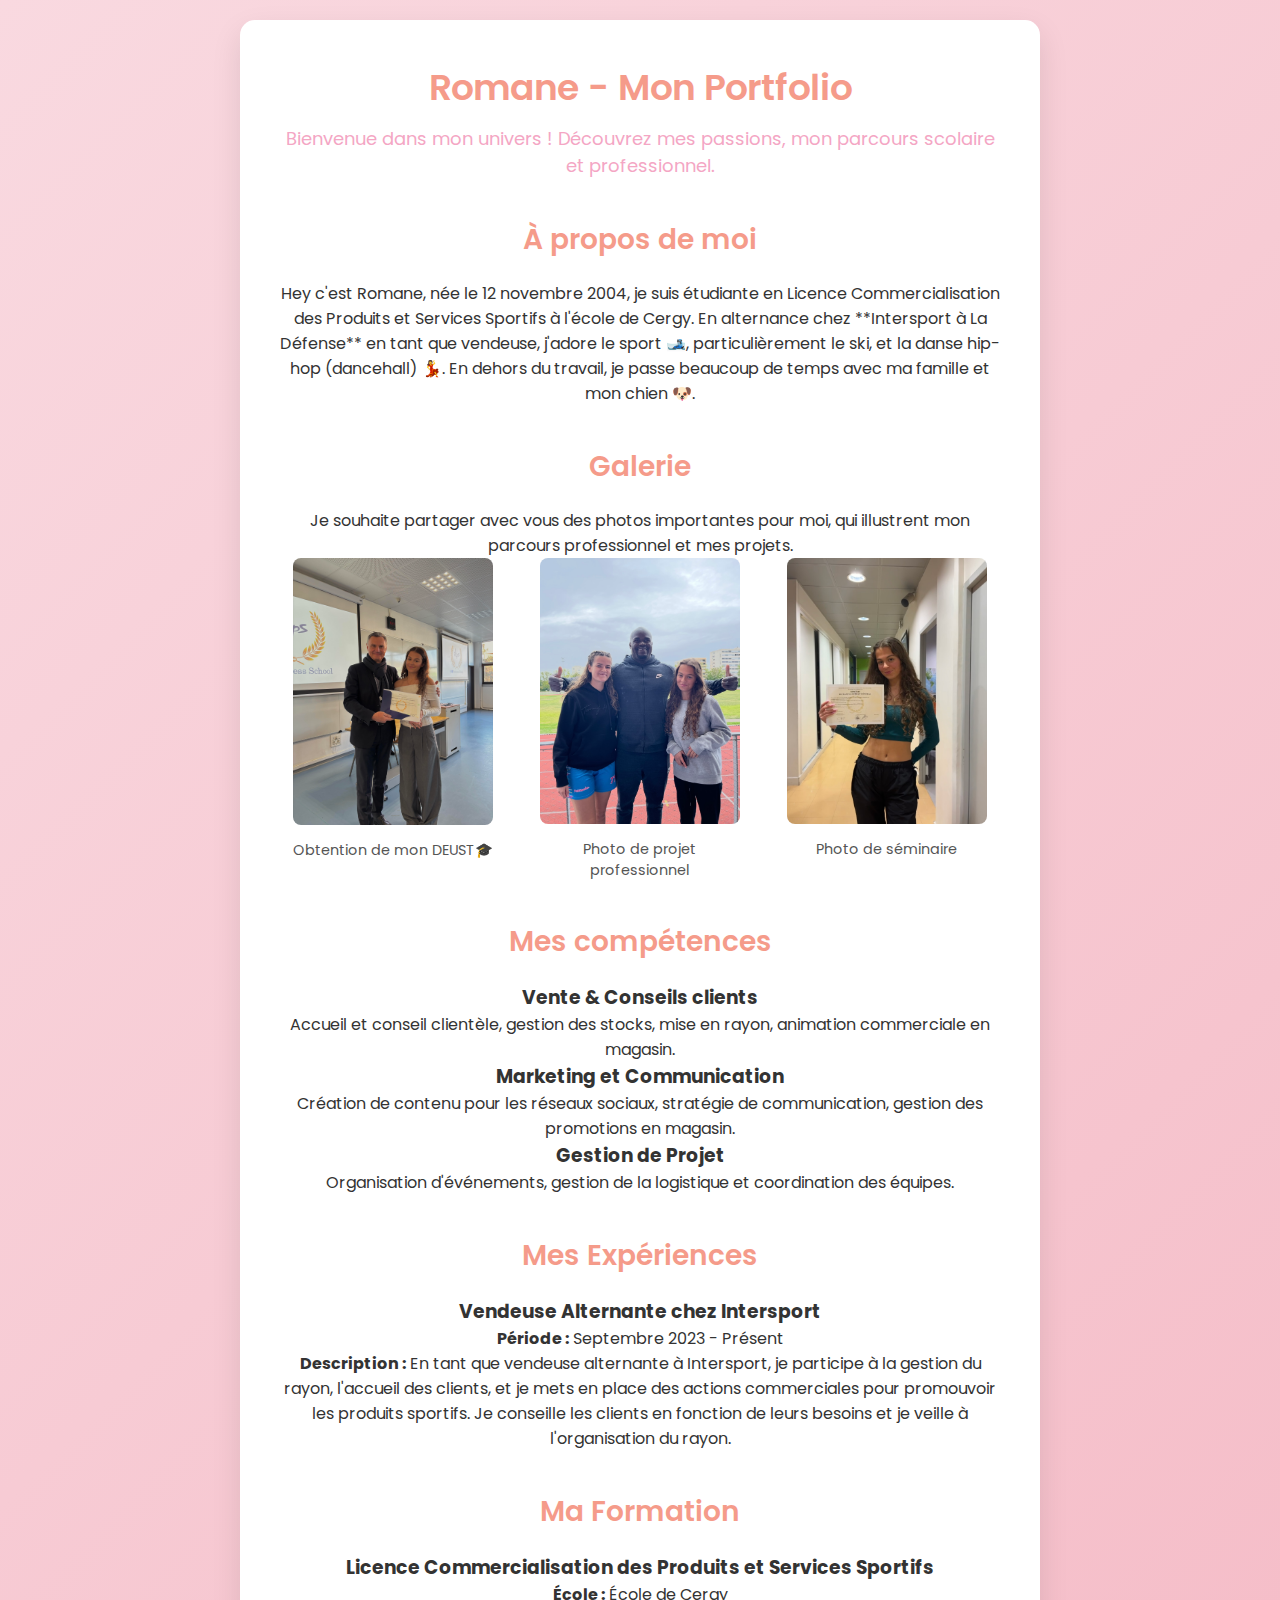
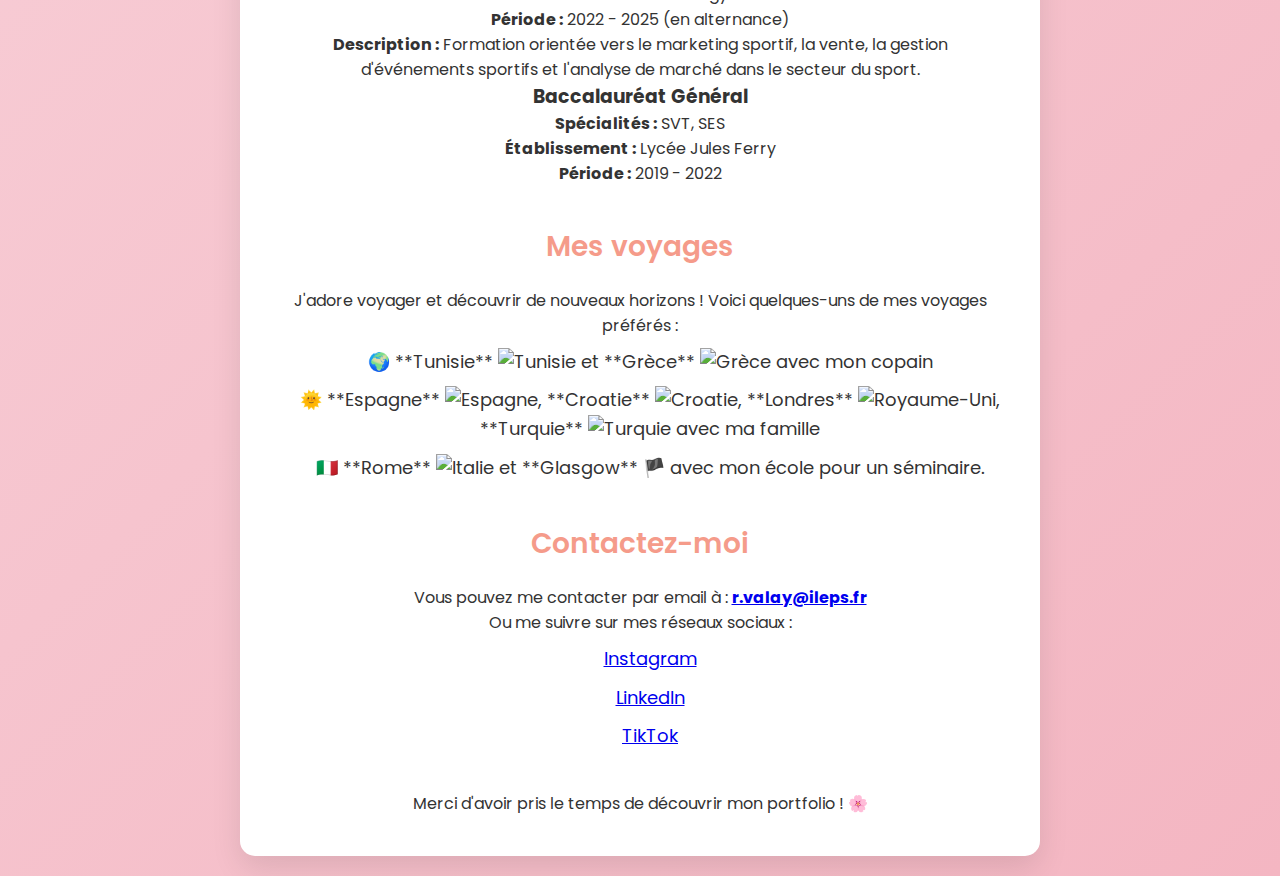
==== index.html @ 236183ec "Update index.html" ====
<!DOCTYPE html>
<html lang="fr">
<head>
    <meta charset="UTF-8">
    <meta name="viewport" content="width=device-width, initial-scale=1.0">
    <title>Portfolio de Romane</title>
    <link rel="stylesheet" href="style.css">
    <!-- Importation de la police Poppins depuis Google Fonts -->
    <link href="https://fonts.googleapis.com/css2?family=Poppins:wght@300;400;600&display=swap" rel="stylesheet">
</head>
<body>

    <div class="container">
        <header>
            <h1>Romane - Mon Portfolio</h1>
            <p class="subtitle">Bienvenue dans mon univers ! Découvrez mes passions, mon parcours scolaire et professionnel.</p>
        </header>

        <!-- Section "À propos de moi" -->
        <section class="about">
            <h2>À propos de moi</h2>
            <p>Hey c'est Romane, née le 12 novembre 2004, je suis étudiante en Licence Commercialisation des Produits et Services Sportifs à l'école de Cergy. En alternance chez **Intersport à La Défense** en tant que vendeuse, j'adore le sport 🎿, particulièrement le ski, et la danse hip-hop (dancehall) 💃. En dehors du travail, je passe beaucoup de temps avec ma famille et mon chien 🐶.</p>
        </section>
<!-- Section "Galerie📸" -->
<section class="gallery">
    <h2>Galerie</h2>
    <p>Je souhaite partager avec vous des photos importantes pour moi, qui illustrent mon parcours professionnel et mes projets.</p>
    <div class="photo-gallery">
        <div class="photo">
            <img src="unnamed.jpg" alt="Obtention de mon DEUST🎓." />
            <p>Obtention de mon DEUST🎓</p>
        </div>
        <div class="photo">
            <img src="IMG_5637.jpg" alt="Rencontre Franck Elemba( Athlète specialiser dans le lancer de poid)🏋️‍♂️" />
            <p>Photo de projet professionnel</p>
        </div>
        <div class="photo">
            <img src="IMG_5636.jpg" alt="Obtention de mon Baccalauréat🎓" />
            <p>Photo de séminaire</p>
        </div>
    </div>
</section>
       

        <!-- Section "Compétences" -->
        <section class="skills">
            <h2>Mes compétences</h2>
            <div class="skill-list">
                <div class="skill">
                    <h3>Vente & Conseils clients</h3>
                    <p>Accueil et conseil clientèle, gestion des stocks, mise en rayon, animation commerciale en magasin.</p>
                </div>
                <div class="skill">
                    <h3>Marketing et Communication</h3>
                    <p>Création de contenu pour les réseaux sociaux, stratégie de communication, gestion des promotions en magasin.</p>
                </div>
                <div class="skill">
                    <h3>Gestion de Projet</h3>
                    <p>Organisation d'événements, gestion de la logistique et coordination des équipes.</p>
                </div>
            </div>
        </section>

        <!-- Section "Expériences professionnelles" -->
        <section class="experience">
            <h2>Mes Expériences</h2>
            <div class="experience-item">
                <h3>Vendeuse Alternante chez Intersport</h3>
                <p><strong>Période :</strong> Septembre 2023 - Présent</p>
                <p><strong>Description :</strong> En tant que vendeuse alternante à Intersport, je participe à la gestion du rayon, l'accueil des clients, et je mets en place des actions commerciales pour promouvoir les produits sportifs. Je conseille les clients en fonction de leurs besoins et je veille à l'organisation du rayon.</p>
            </div>
        </section>

        <!-- Section "Formation" -->
        <section class="education">
            <h2>Ma Formation</h2>
            <div class="education-item">
                <h3>Licence Commercialisation des Produits et Services Sportifs</h3>
                <p><strong>École :</strong> École de Cergy</p>
                <p><strong>Période :</strong> 2022 - 2025 (en alternance)</p>
                <p><strong>Description :</strong> Formation orientée vers le marketing sportif, la vente, la gestion d'événements sportifs et l'analyse de marché dans le secteur du sport.</p>
            </div>
            <div class="education-item">
                <h3>Baccalauréat Général</h3>
                <p><strong>Spécialités :</strong> SVT, SES</p>
                <p><strong>Établissement :</strong> Lycée Jules Ferry</p>
                <p><strong>Période :</strong> 2019 - 2022</p>
            </div>
      
        </section>
<!-- Section "Voyages" -->
        <section class="travels">
            <h2>Mes voyages</h2>
            <p>J'adore voyager et découvrir de nouveaux horizons ! Voici quelques-uns de mes voyages préférés :</p>
            <ul>
                <li>🌍 **Tunisie** <img src="https://flagpedia.net/data/flags/h80/tn.png" alt="Tunisie" class="flag"> et **Grèce** <img src="https://flagpedia.net/data/flags/h80/gr.png" alt="Grèce" class="flag"> avec mon copain</li>
                <li>🌞 **Espagne** <img src="https://flagpedia.net/data/flags/h80/es.png" alt="Espagne" class="flag">, **Croatie** <img src="https://flagpedia.net/data/flags/h80/hr.png" alt="Croatie" class="flag">, **Londres** <img src="https://flagpedia.net/data/flags/h80/gb.png" alt="Royaume-Uni" class="flag">, **Turquie** <img src="https://flagpedia.net/data/flags/h80/tr.png" alt="Turquie" class="flag"> avec ma famille</li>
                <li>🇮🇹 **Rome** <img src="https://flagpedia.net/data/flags/h80/it.png" alt="Italie" class="flag"> et **Glasgow** 🏴 avec mon école pour un séminaire.</li>
            </ul>
        </section>
      
        <!-- Section "Contact" -->
        <section class="contact">
            <h2>Contactez-moi</h2>
            <p>Vous pouvez me contacter par email à : <strong><a href="mailto:r.valay@ileps.fr">r.valay@ileps.fr</a></strong></p>
            <p>Ou me suivre sur mes réseaux sociaux :</p>
            <ul>
                <li><a href="https://www.instagram.com/_romxne/profilecard/?igsh=MWNzdWY0N3d2Z20yZg==
">Instagram</a></li>
                <li><a href="https://www.linkedin.com/in/romane-valay-bb894b24b?utm_source=share&utm_campaign=share_via&utm_content=profile&utm_medium=ios_app">LinkedIn</a></li>
                <li><a href="https://www.tiktok.com/@romane.john?_t=8s9oHJpsaPO&_r=1
">TikTok</a></li>
            </ul>
        </section>

        <footer>
            <p>Merci d'avoir pris le temps de découvrir mon portfolio ! 🌸</p>
        </footer>
    </div>

</body>
</html>
---- style.css ----
/* Reset de base */
* {
    margin: 0;
    padding: 0;
    box-sizing: border-box;
}

/* Style global de la page */
body {
    font-family: 'Poppins', sans-serif;
    background-color: #f8f2f2;
    color: #333;
    display: flex;
    justify-content: center;
    align-items: center;
    min-height: 100vh;
    padding: 20px;
    background-image: linear-gradient(135deg, #f9d9e0, #f4b6c2);
}

/* Container principal */
.container {
    background-color: #fff;
    border-radius: 15px;
    box-shadow: 0 12px 30px rgba(0, 0, 0, 0.1);
    padding: 40px;
    width: 90%;
    max-width: 800px;
    text-align: center;
    position: relative;
}

/* Titres principaux */
h1 {
    color: #f59b8a;
    font-size: 36px;
    margin-bottom: 10px;
    font-weight: 600;
}

.subtitle {
    font-size: 18px;
    color: #f4a6c4;
    margin-bottom: 40px;
    font-weight: 400;
}

/* Section générale */
section {
    margin-bottom: 40px;
}

h2 {
    font-size: 28px;
    color: #f59b8a;
    margin-bottom: 20px;
    font-weight: 600;
}

/* Liste des voyages avec icônes et drapeaux */
ul {
    list-style-type: none;
    margin: 10px 0;
    padding-left: 20px;
}

ul li {
    font-size: 18px;
    color: #333;
    margin-bottom: 10px;
    line-height: 1.6;
}
/* Galerie photo */
.photo-gallery {
    display: flex;
    justify-content: space-between; /* Espace uniforme entre les photos */
    gap: 20px; /* Espace entre les photos */
    flex-wrap: wrap; /* Permet de passer à la ligne si nécessaire */
}

.photo {
    text-align: center; /* Centre le texte sous chaque photo */
    width: 200px; /* Conserve la taille de la photo */
    margin: 0 auto; /* Centre chaque photo dans son espace */
}

.photo img {
    width: 200px; /* Conserve la largeur spécifiée dans le HTML */
    height: auto; /* Maintient le ratio d’aspect */
    border-radius: 8px; /* Bords arrondis pour un effet esthétique */
}

.photo p {
    margin-top: 8px; /* Espace entre la photo et la description */
    font-size: 0.9em; /* Taille de texte ajustée */
    color: #555; /* Texte légèrement grisé */
}

.flag {
    width: 25px;
    height:
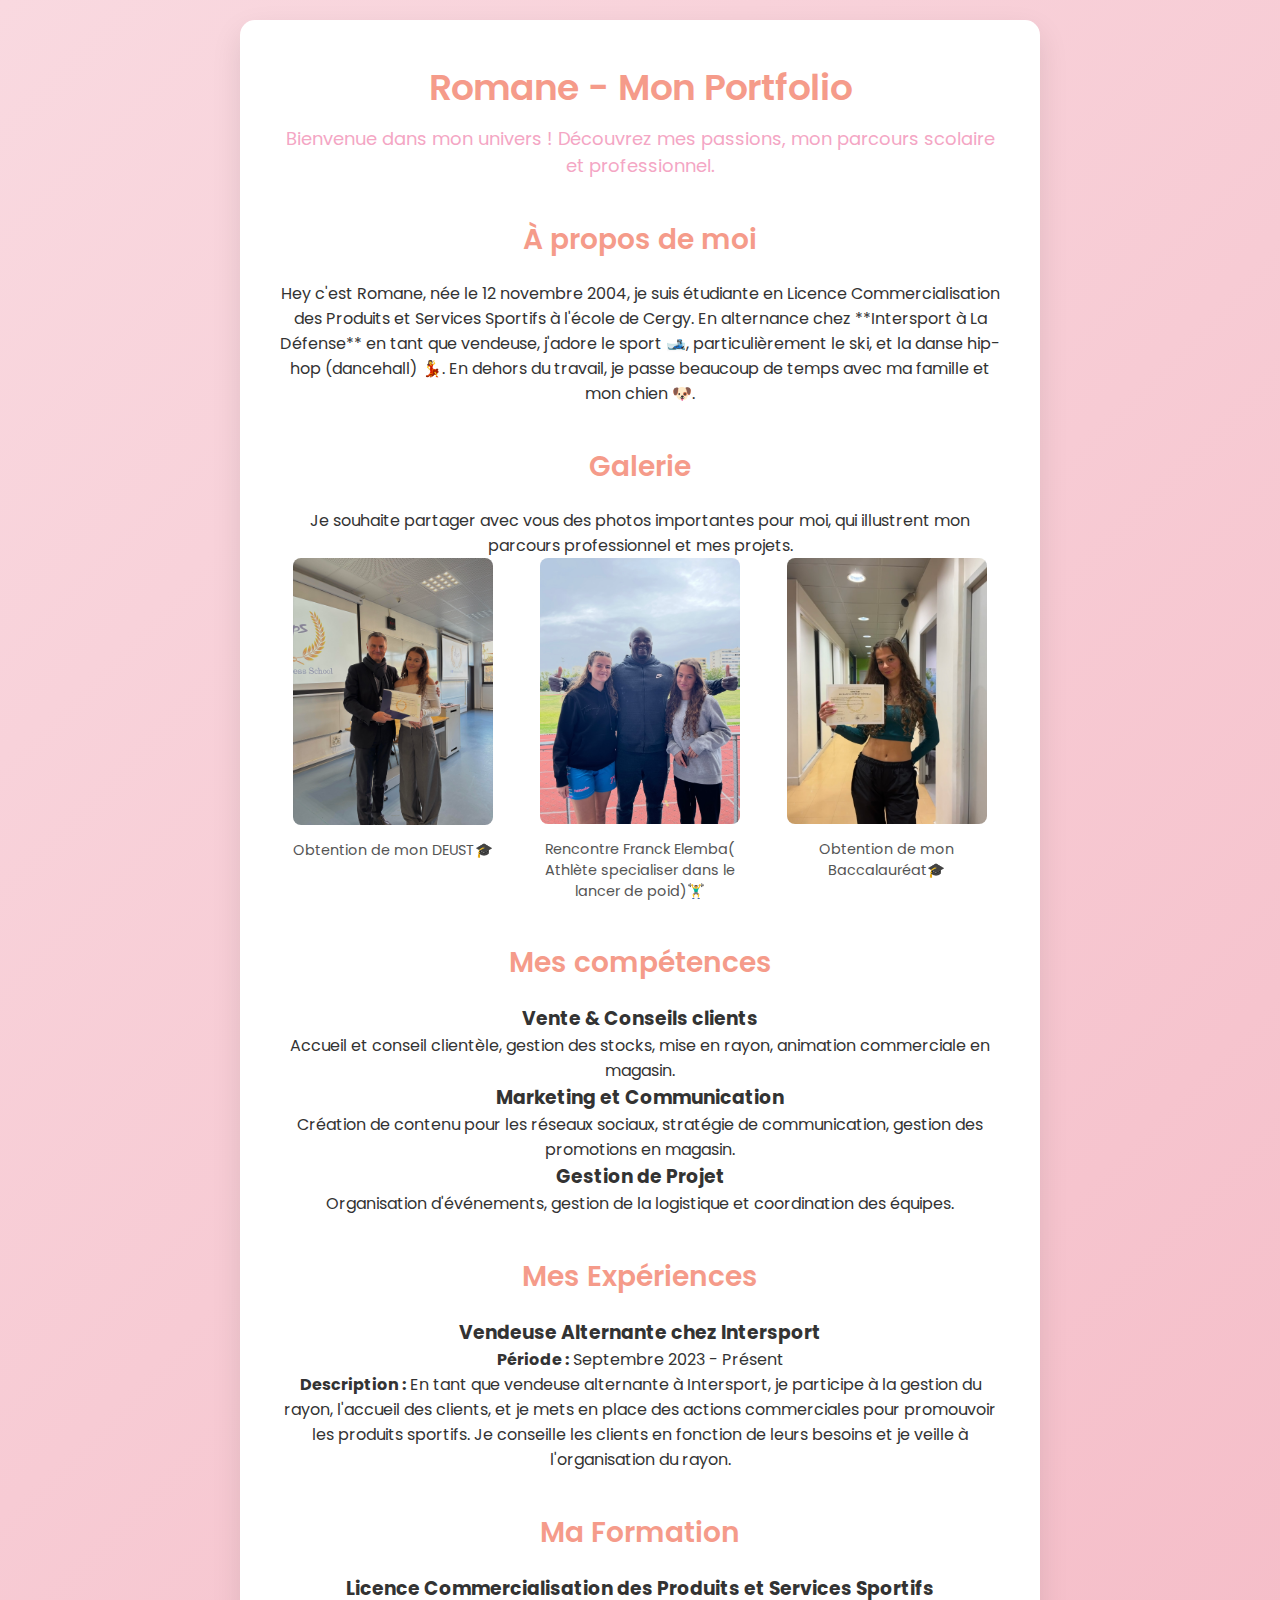
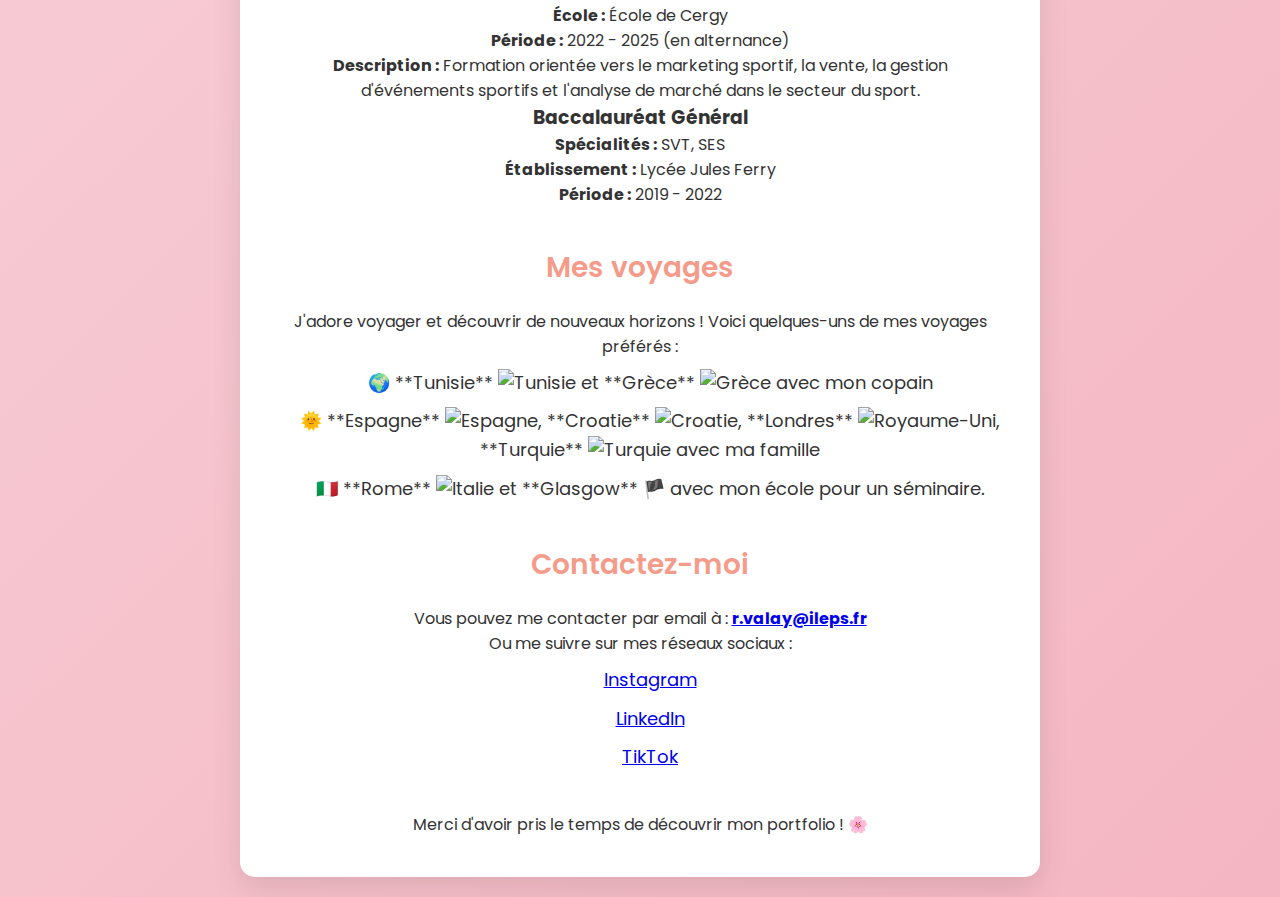
==== commit ba8d7822: "Update index.html" ====
--- a/index.html
+++ b/index.html
@@ -32,11 +32,11 @@
         </div>
         <div class="photo">
             <img src="IMG_5637.jpg" alt="Rencontre Franck Elemba( Athlète specialiser dans le lancer de poid)🏋️‍♂️" />
-            <p>Photo de projet professionnel</p>
+            <p>Rencontre Franck Elemba( Athlète specialiser dans le lancer de poid)🏋️‍♂️</p>
         </div>
         <div class="photo">
             <img src="IMG_5636.jpg" alt="Obtention de mon Baccalauréat🎓" />
-            <p>Photo de séminaire</p>
+            <p>Obtention de mon Baccalauréat🎓</p>
         </div>
     </div>
 </section>
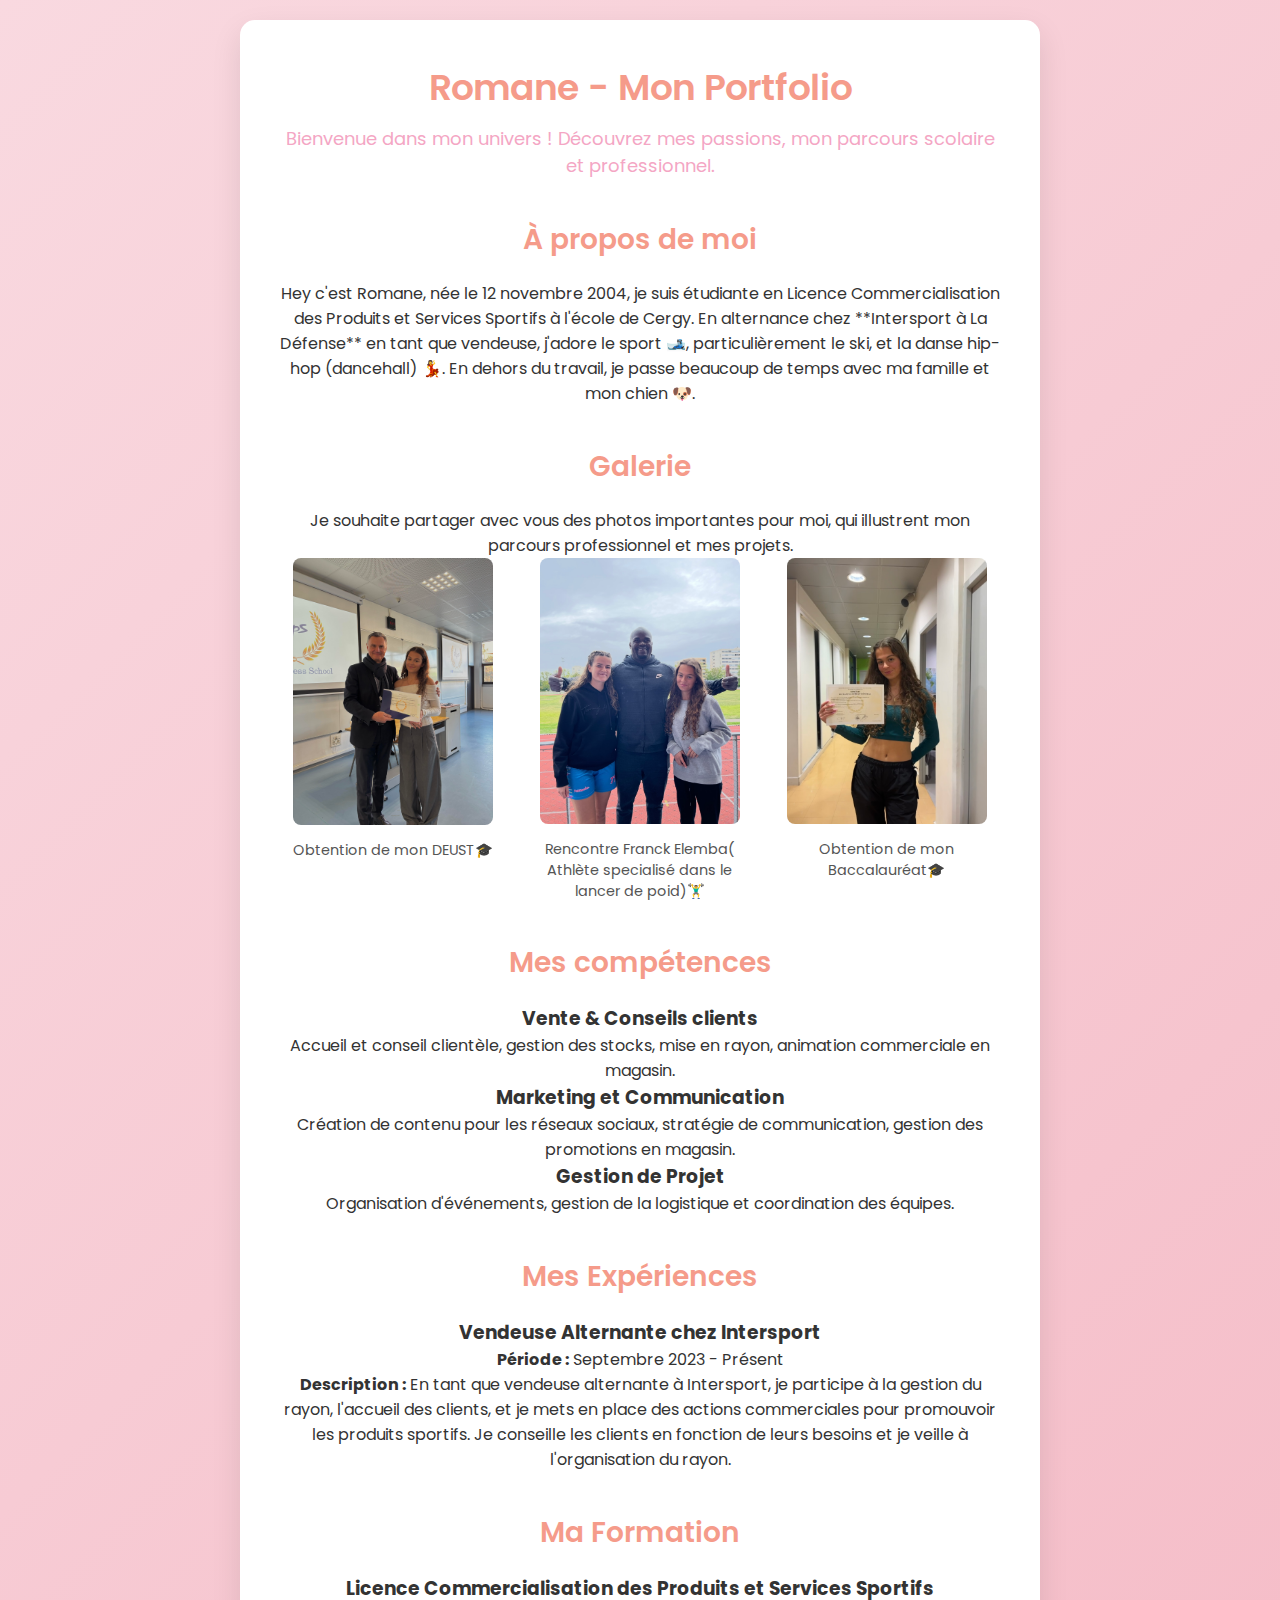
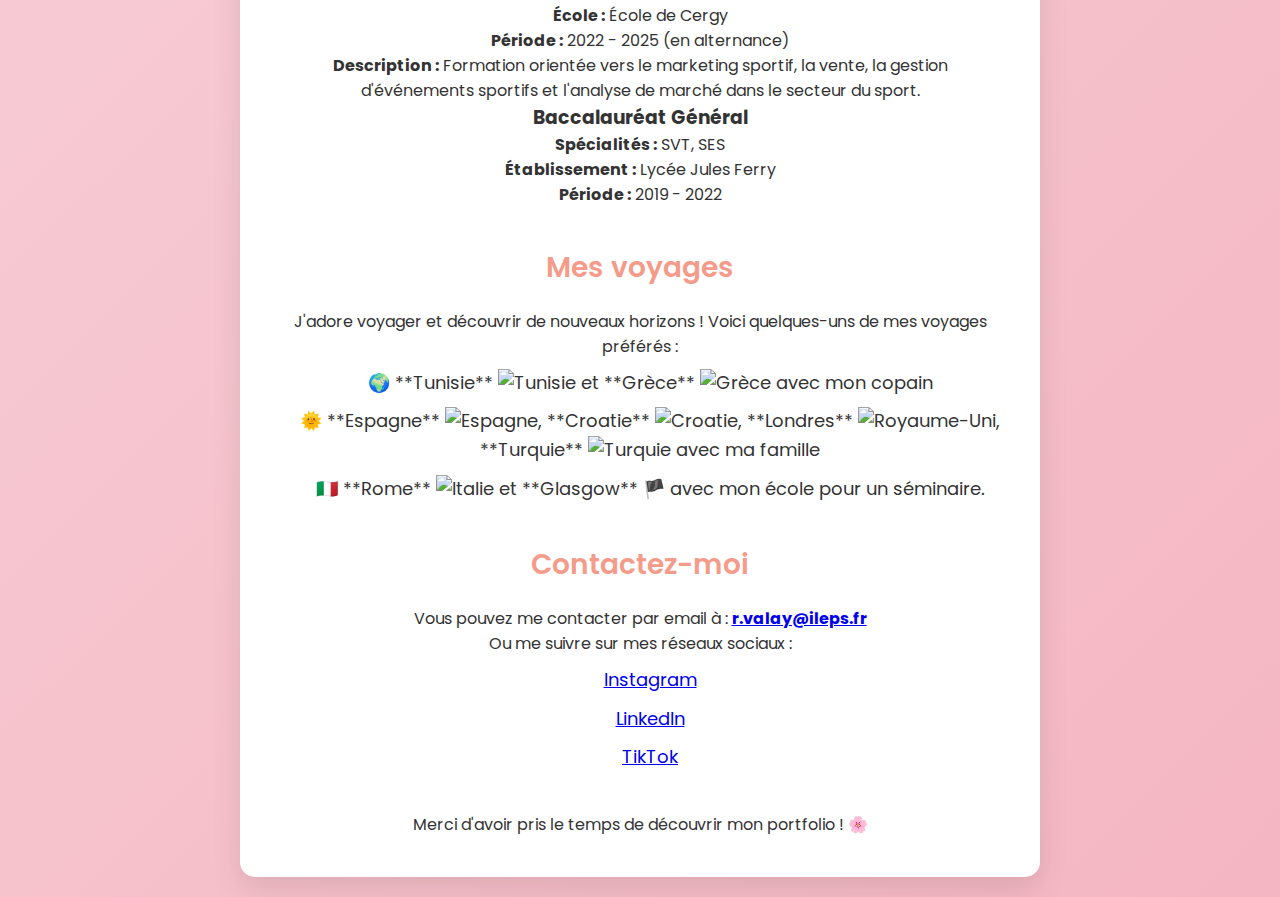
==== commit a903cb12: "Update index.html" ====
--- a/index.html
+++ b/index.html
@@ -31,8 +31,8 @@
             <p>Obtention de mon DEUST🎓</p>
         </div>
         <div class="photo">
-            <img src="IMG_5637.jpg" alt="Rencontre Franck Elemba( Athlète specialiser dans le lancer de poid)🏋️‍♂️" />
-            <p>Rencontre Franck Elemba( Athlète specialiser dans le lancer de poid)🏋️‍♂️</p>
+            <img src="IMG_5637.jpg" alt="Rencontre Franck Elemba( Athlète specialisé dans le lancer de poid)🏋️‍♂️" />
+            <p>Rencontre Franck Elemba( Athlète specialisé dans le lancer de poid)🏋️‍♂️</p>
         </div>
         <div class="photo">
             <img src="IMG_5636.jpg" alt="Obtention de mon Baccalauréat🎓" />
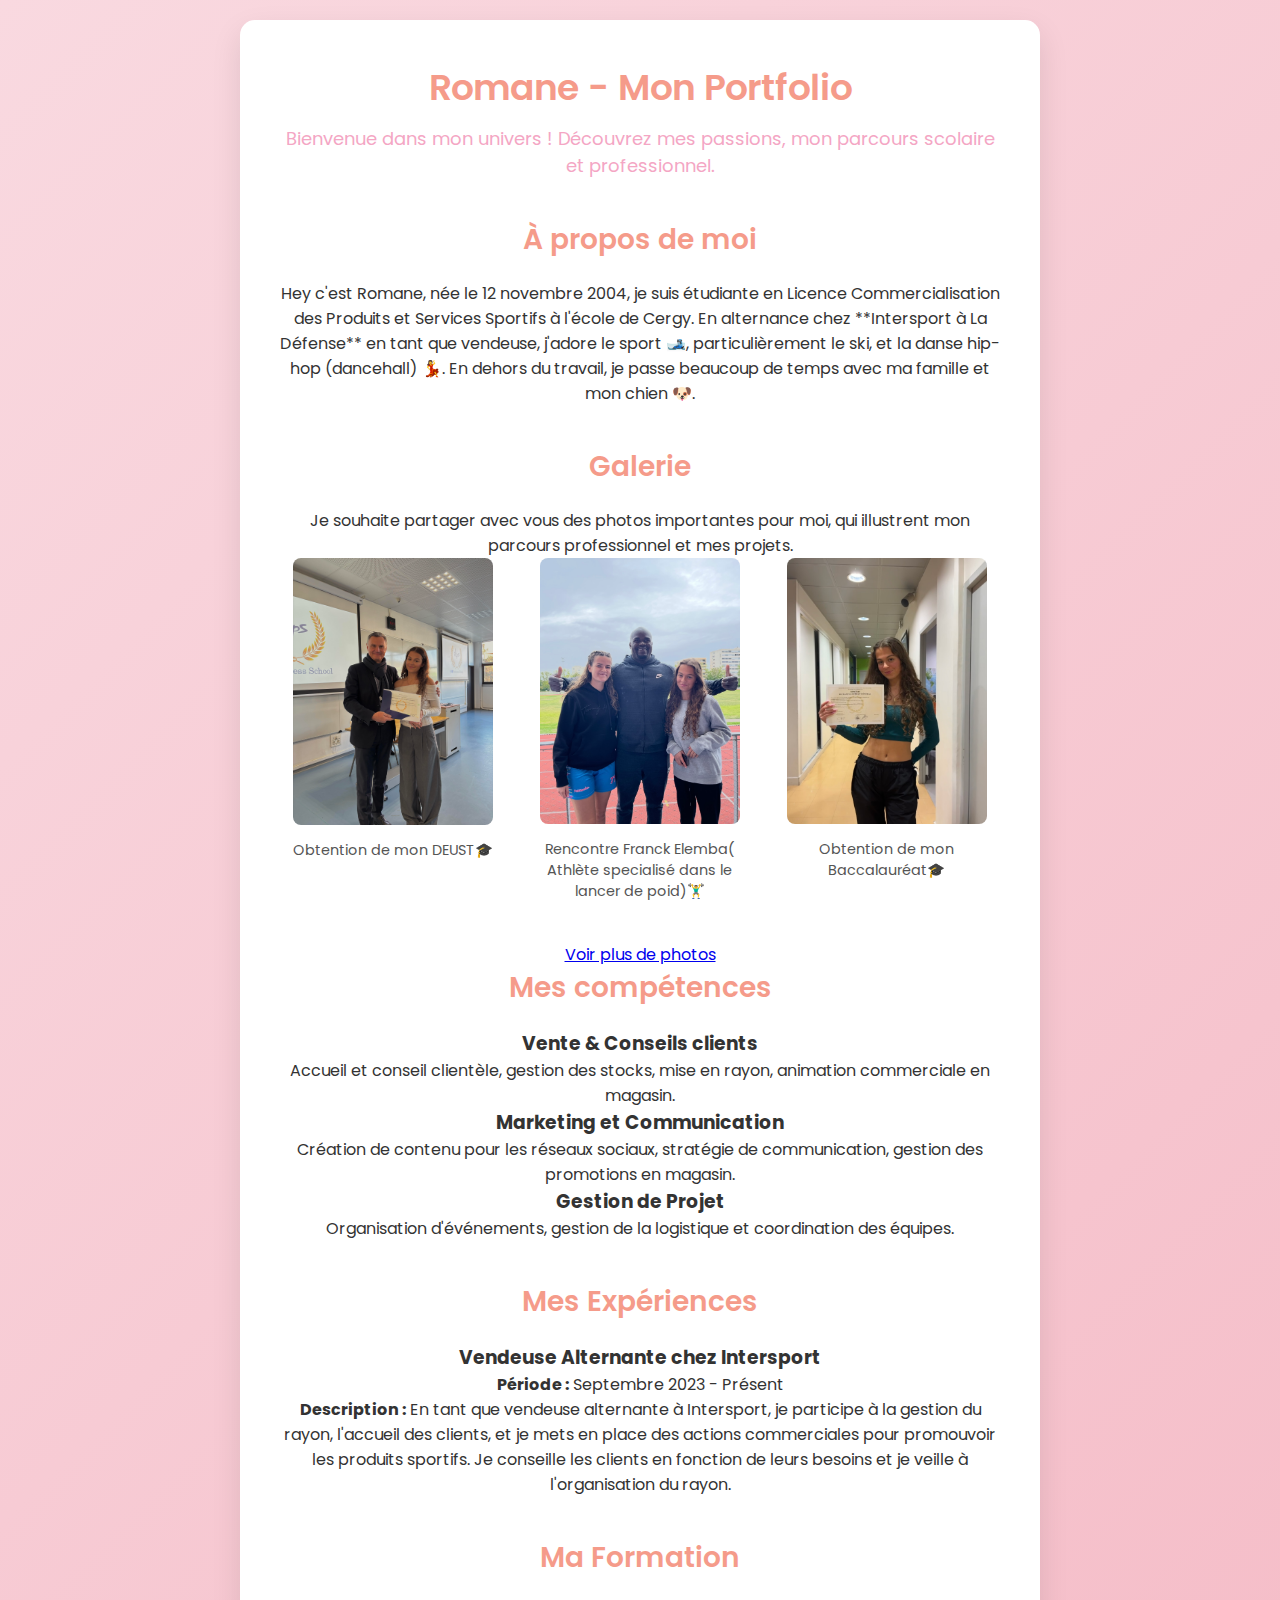
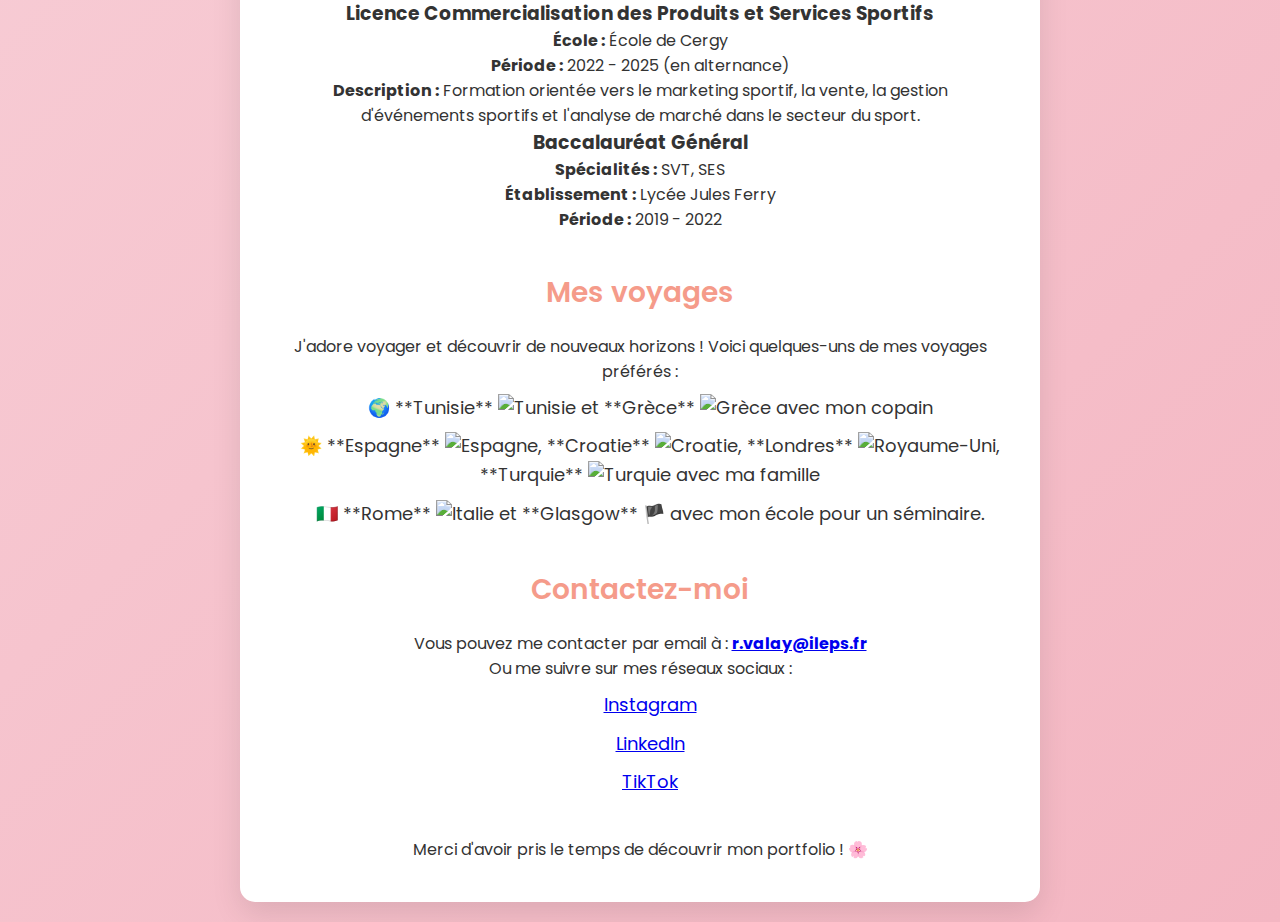
==== commit c11a785b: "Update index.html" ====
--- a/index.html
+++ b/index.html
@@ -40,7 +40,11 @@
         </div>
     </div>
 </section>
-       
+        <!-- Bouton pour voir plus de photos -->
+    <div class="view-more">
+        <a href="galerie-complete.html" class="btn">Voir plus de photos</a>
+    </div>
+</section>
 
         <!-- Section "Compétences" -->
         <section class="skills">
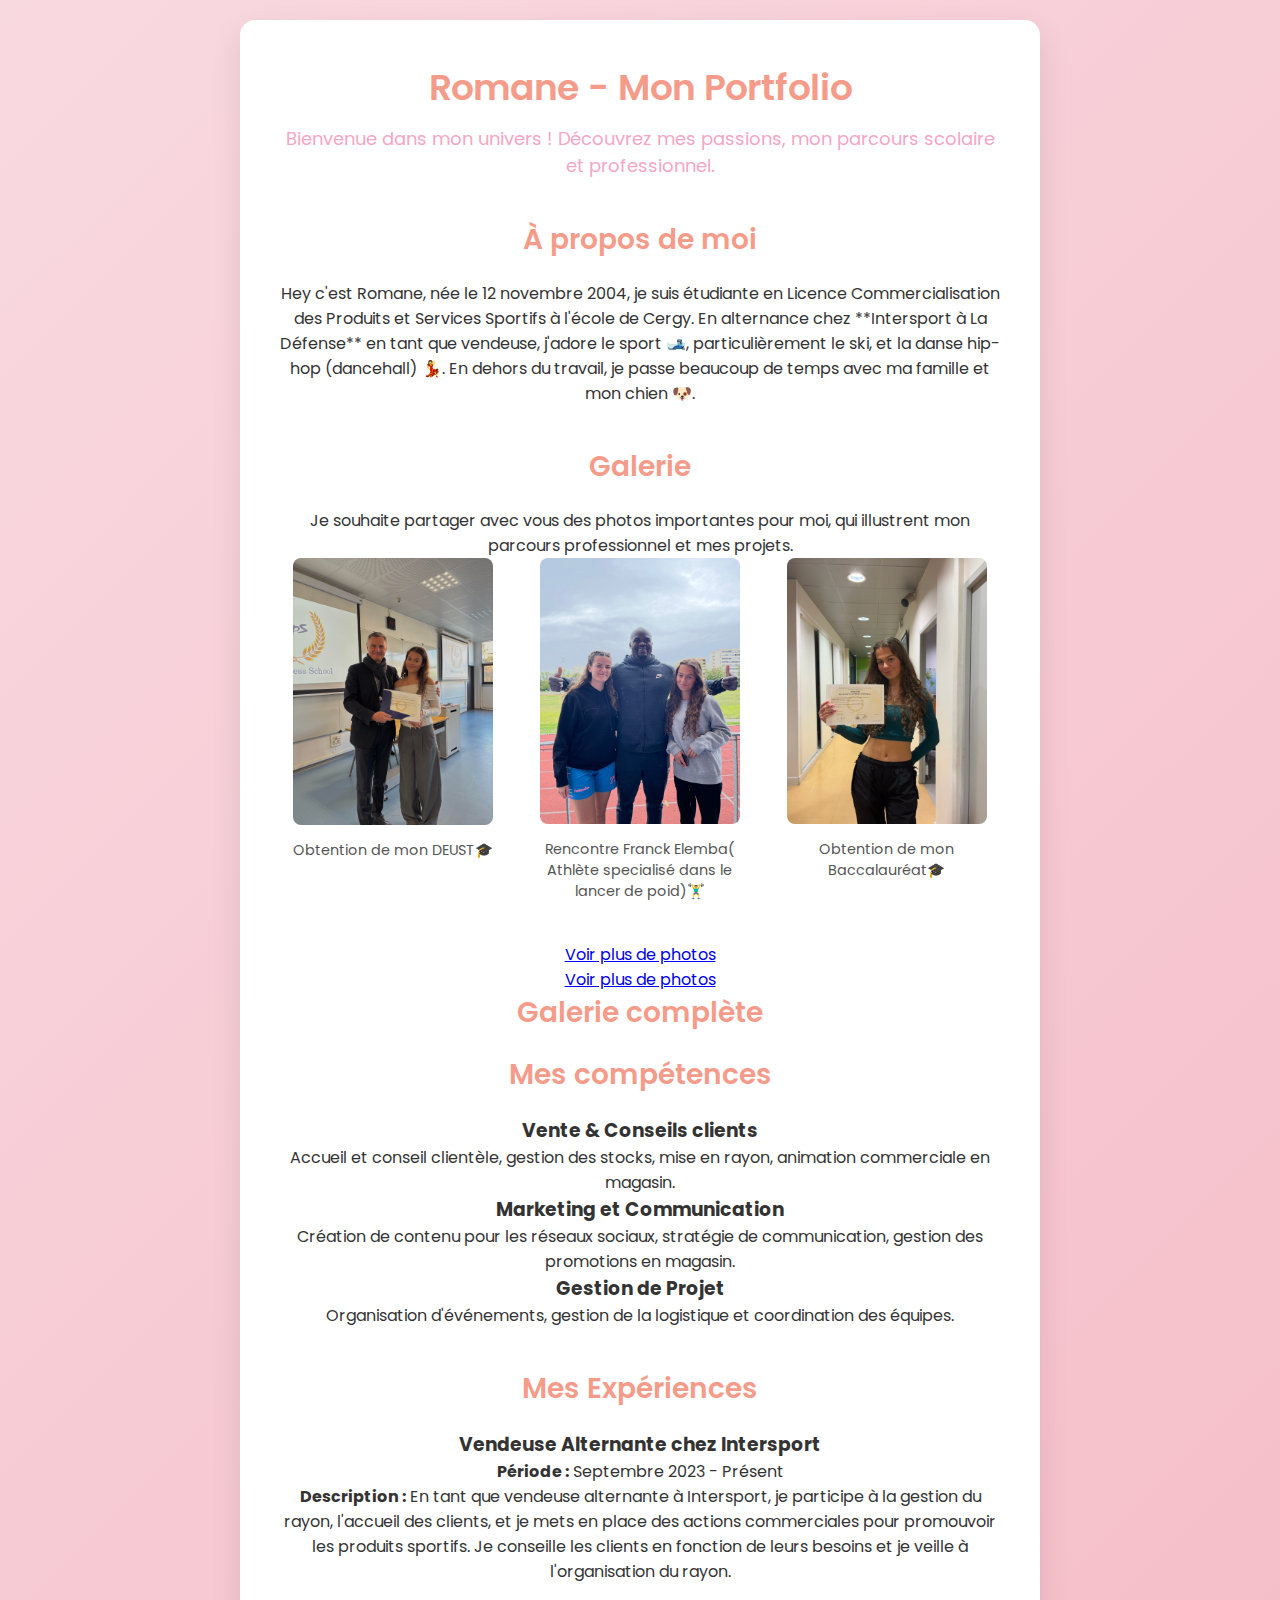
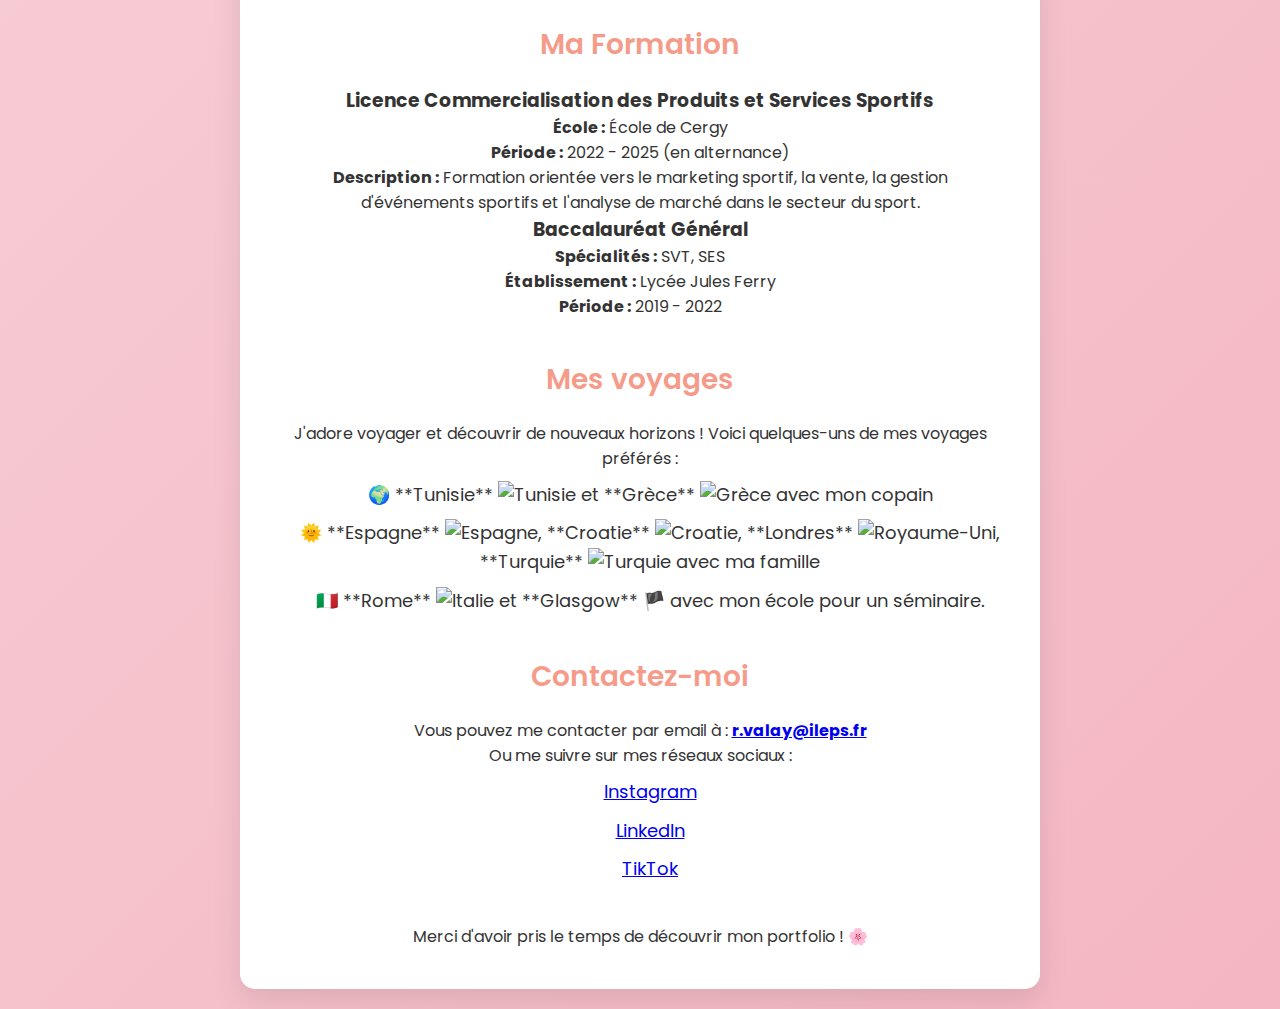
==== commit 3885270e: "Update index.html" ====
--- a/index.html
+++ b/index.html
@@ -45,6 +45,22 @@
         <a href="galerie-complete.html" class="btn">Voir plus de photos</a>
     </div>
 </section>
+        <div class="view-more">
+    <a href="#" class="btn" id="book-button">Voir plus de photos</a>
+</div>
+
+<div id="book-animation" class="hidden">
+    <div class="book">
+        <div class="cover">
+            <h2>Galerie complète</h2>
+        </div>
+        <div class="pages">
+            <div class="page" id="page-1"></div>
+            <div class="page" id="page-2"></div>
+            <div class="page" id="page-3"></div>
+        </div>
+    </div>
+</div>
 
         <!-- Section "Compétences" -->
         <section class="skills">
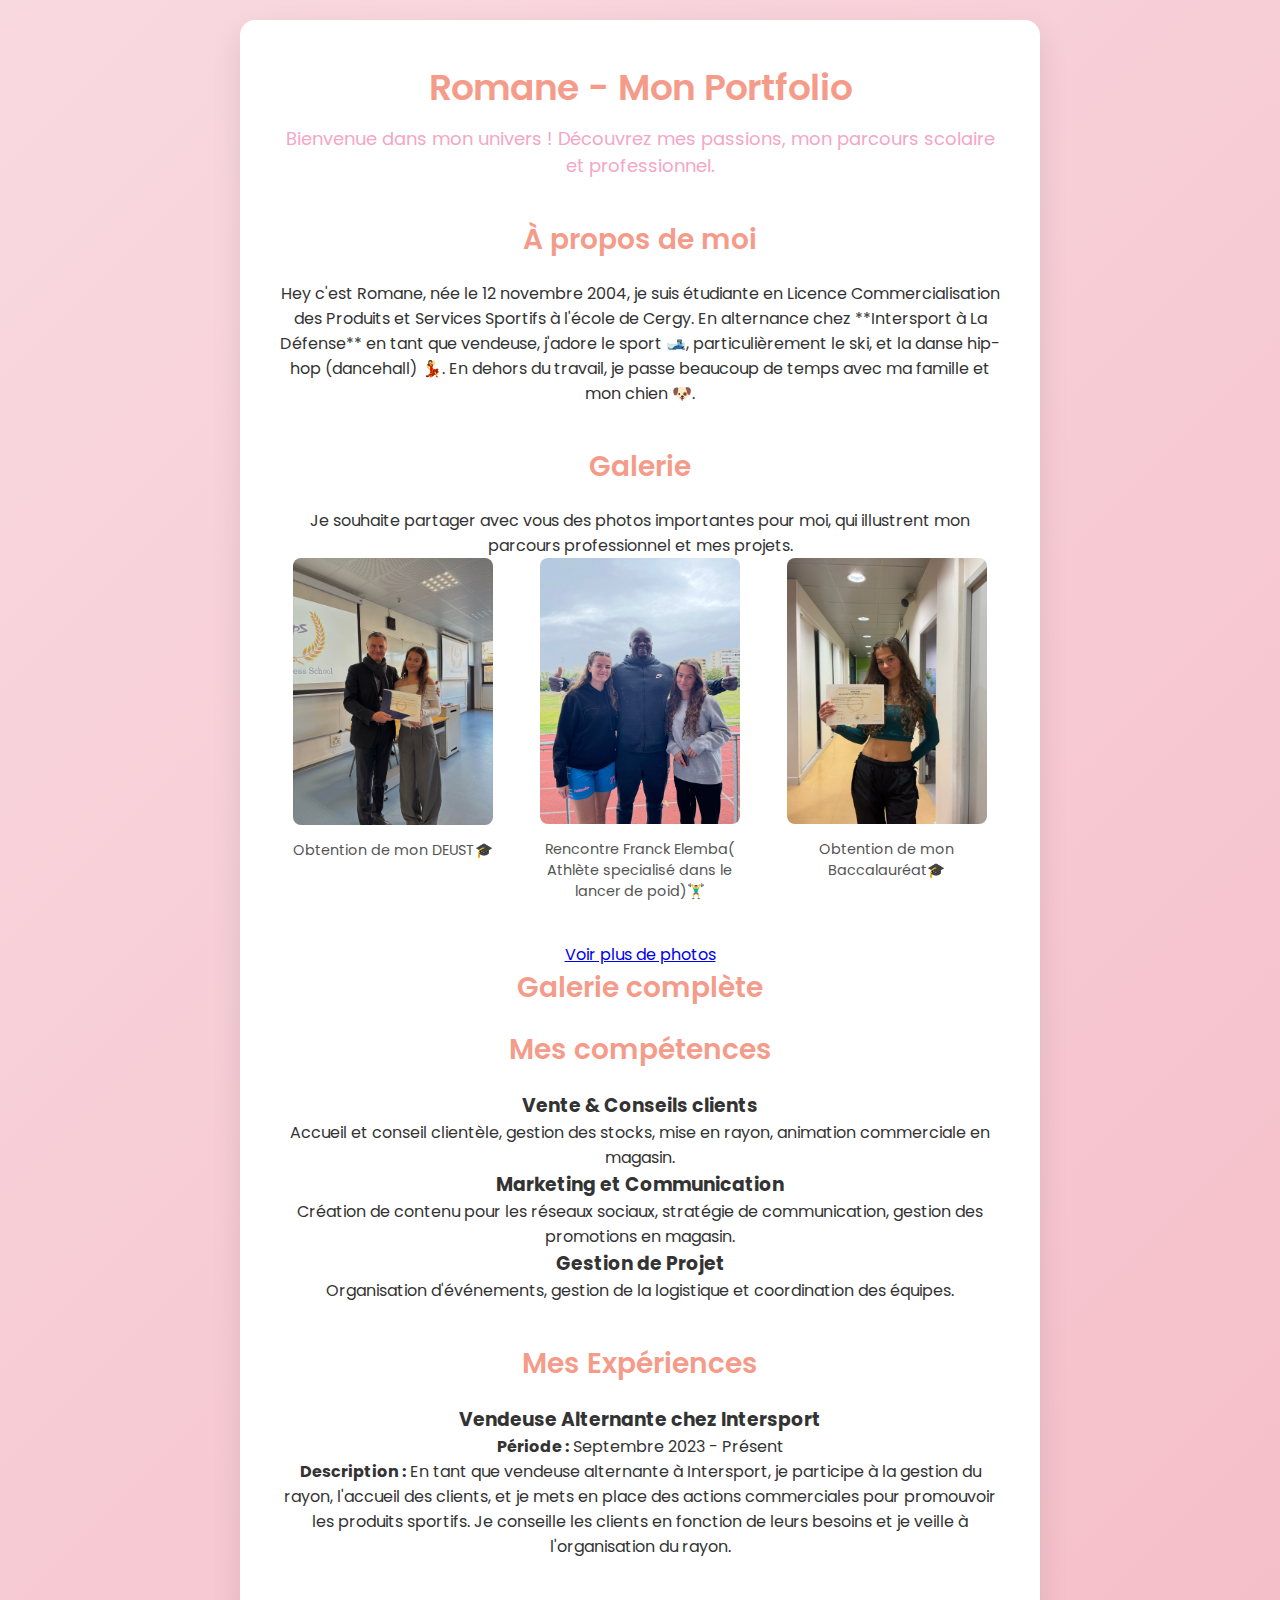
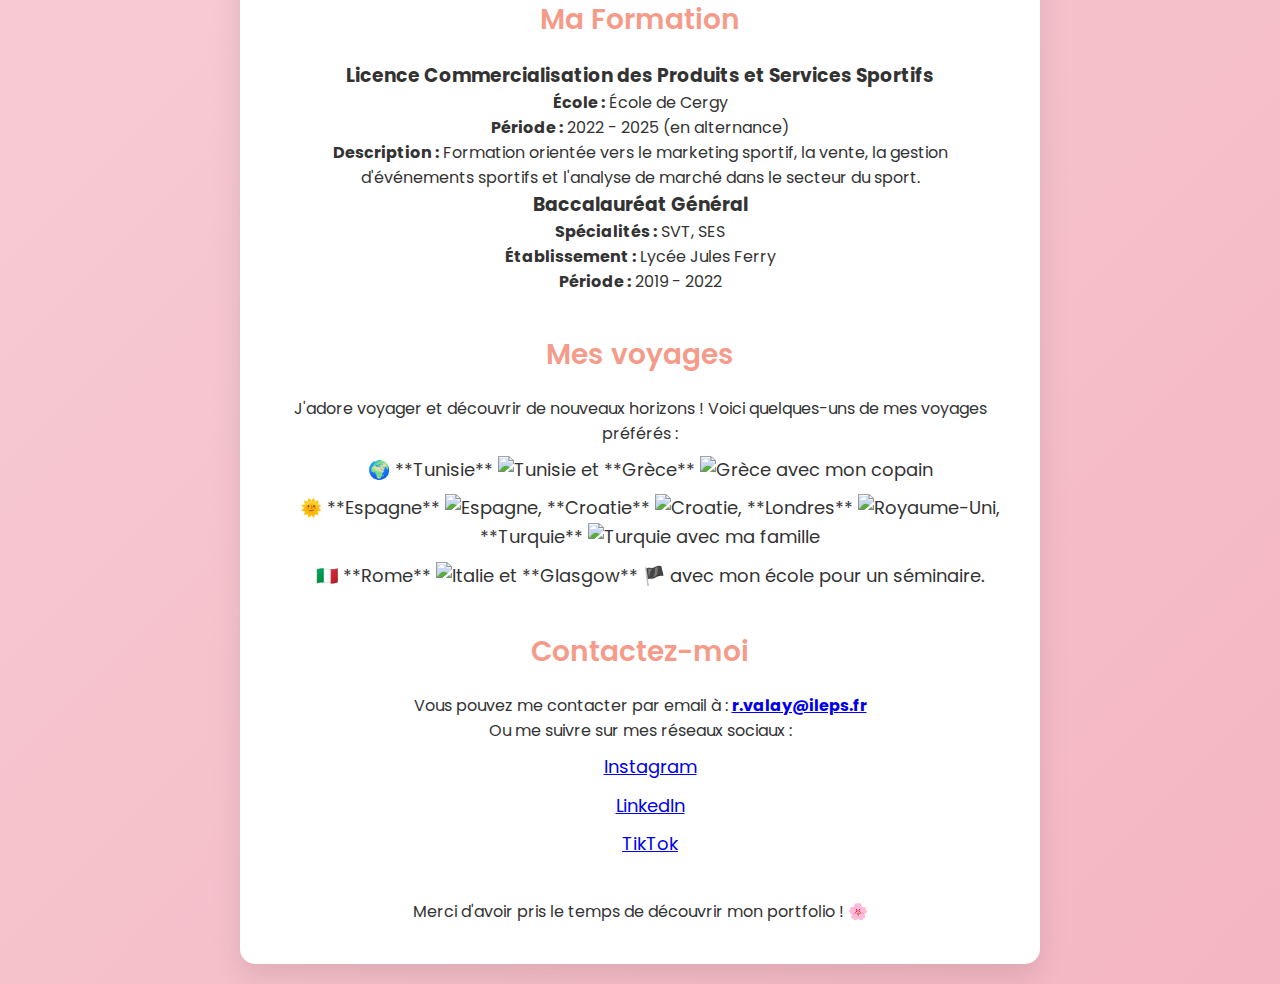
==== commit 29b9794e: "Update index.html" ====
--- a/index.html
+++ b/index.html
@@ -45,10 +45,7 @@
         <a href="galerie-complete.html" class="btn">Voir plus de photos</a>
     </div>
 </section>
-        <div class="view-more">
-    <a href="#" class="btn" id="book-button">Voir plus de photos</a>
-</div>
-
+       
 <div id="book-animation" class="hidden">
     <div class="book">
         <div class="cover">
--- a/style.css
+++ b/style.css
@@ -99,3 +99,92 @@
 .flag {
     width: 25px;
     height: 
+/* Styles pour le bouton */
+.view-more {
+    text-align: center;
+    margin-top: 20px;
+}
+
+.view-more .btn {
+    padding: 10px 20px;
+    background-color: #007BFF;
+    color: white;
+    text-decoration: none;
+    border-radius: 5px;
+    font-size: 1em;
+    transition: background-color 0.3s ease;
+}
+
+.view-more .btn:hover {
+    background-color: #0056b3;
+}
+
+/* Effet Livre */
+.hidden {
+    display: none;
+}
+
+#book-animation {
+    display: flex;
+    justify-content: center;
+    align-items: center;
+    position: fixed;
+    top: 0;
+    left: 0;
+    width: 100%;
+    height: 100%;
+    background: rgba(0, 0, 0, 0.8);
+    z-index: 1000;
+}
+
+.book {
+    width: 300px;
+    height: 400px;
+    perspective: 1000px;
+}
+
+.cover {
+    width: 100%;
+    height: 100%;
+    background-color: #007BFF;
+    color: white;
+    text-align: center;
+    display: flex;
+    justify-content: center;
+    align-items: center;
+    font-size: 1.5em;
+    font-weight: bold;
+    border-radius: 5px;
+    transform-origin: left;
+    transition: transform 1s;
+}
+
+.pages {
+    position: relative;
+    width: 100%;
+    height: 100%;
+    transform-style: preserve-3d;
+}
+
+.page {
+    position: absolute;
+    width: 100%;
+    height: 100%;
+    background: white;
+    border: 1px solid #ccc;
+    border-radius: 5px;
+    transform-origin: left;
+    transition: transform 1s;
+}
+
+#page-1 {
+    transform: rotateY(0deg);
+}
+
+#page-2 {
+    transform: rotateY(-90deg);
+}
+
+#page-3 {
+    transform: rotateY(-180deg);
+}
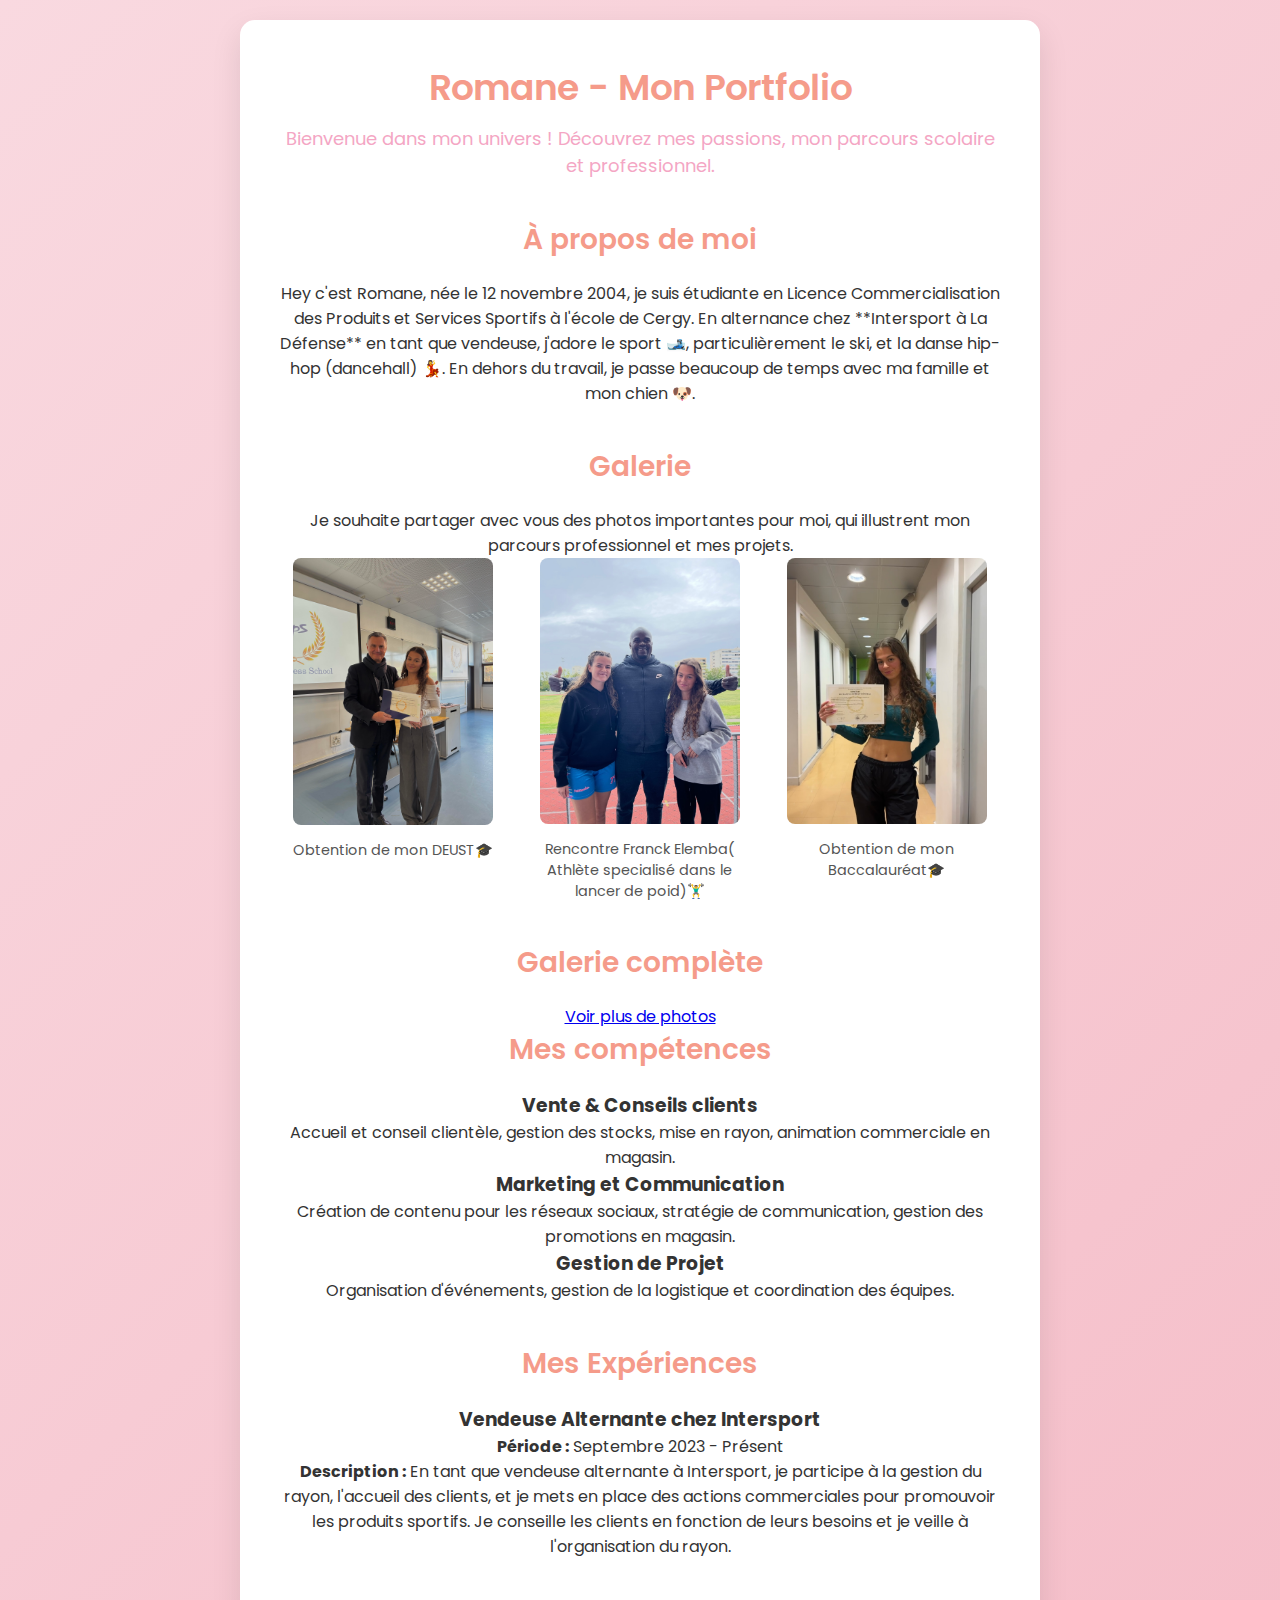
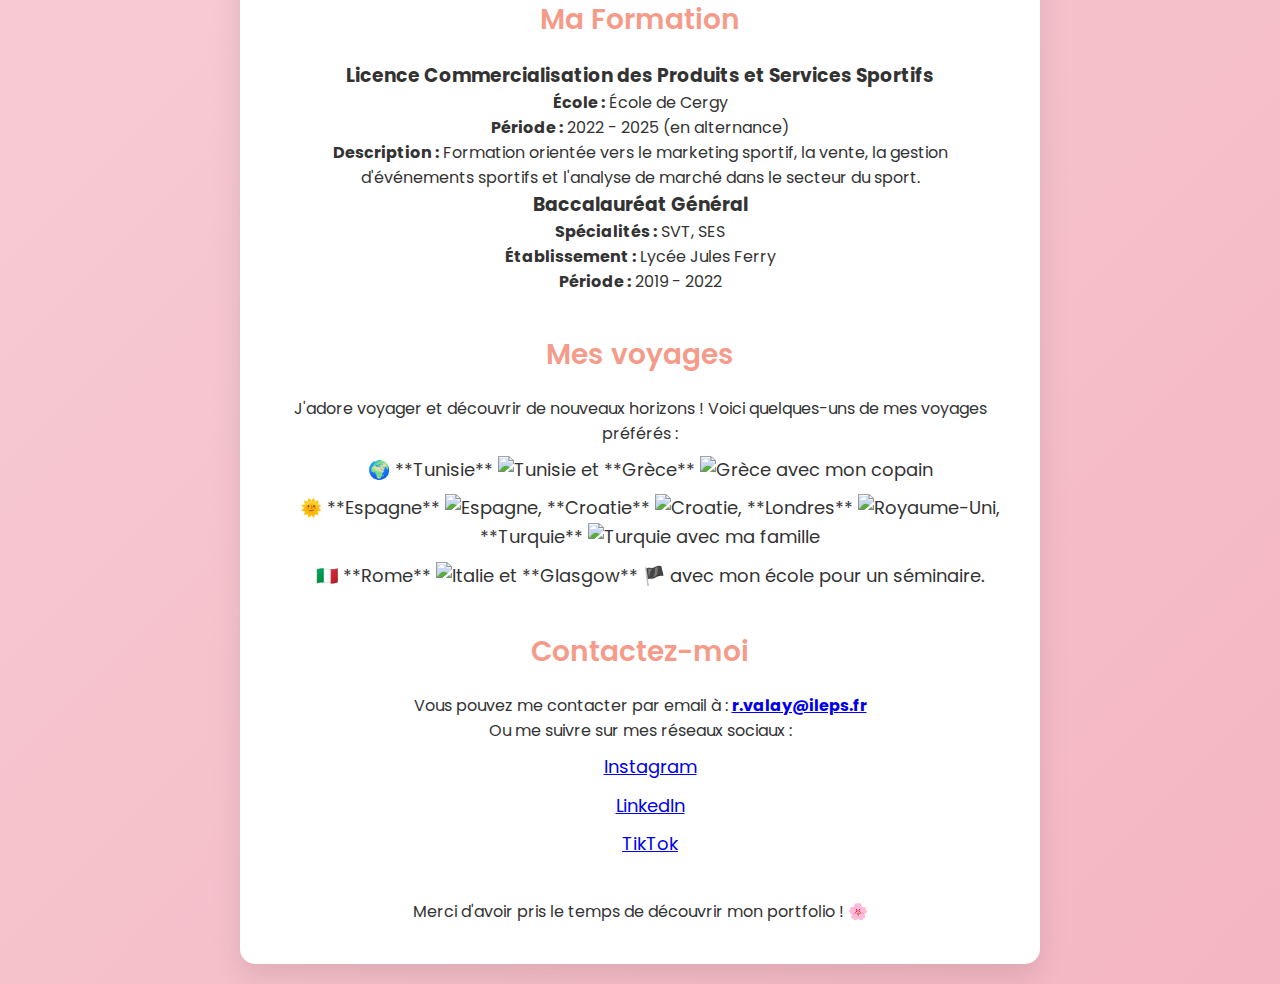
==== commit 329c9a39: "Update index.html" ====
--- a/index.html
+++ b/index.html
@@ -40,13 +40,7 @@
         </div>
     </div>
 </section>
-        <!-- Bouton pour voir plus de photos -->
-    <div class="view-more">
-        <a href="galerie-complete.html" class="btn">Voir plus de photos</a>
-    </div>
-</section>
-       
-<div id="book-animation" class="hidden">
+        <div id="book-animation" class="hidden">
     <div class="book">
         <div class="cover">
             <h2>Galerie complète</h2>
@@ -59,6 +53,12 @@
     </div>
 </div>
 
+        <!-- Bouton pour voir plus de photos -->
+    <div class="view-more">
+        <a href="galerie-complete.html" class="btn">Voir plus de photos</a>
+    </div>
+</section>
+       
         <!-- Section "Compétences" -->
         <section class="skills">
             <h2>Mes compétences</h2>
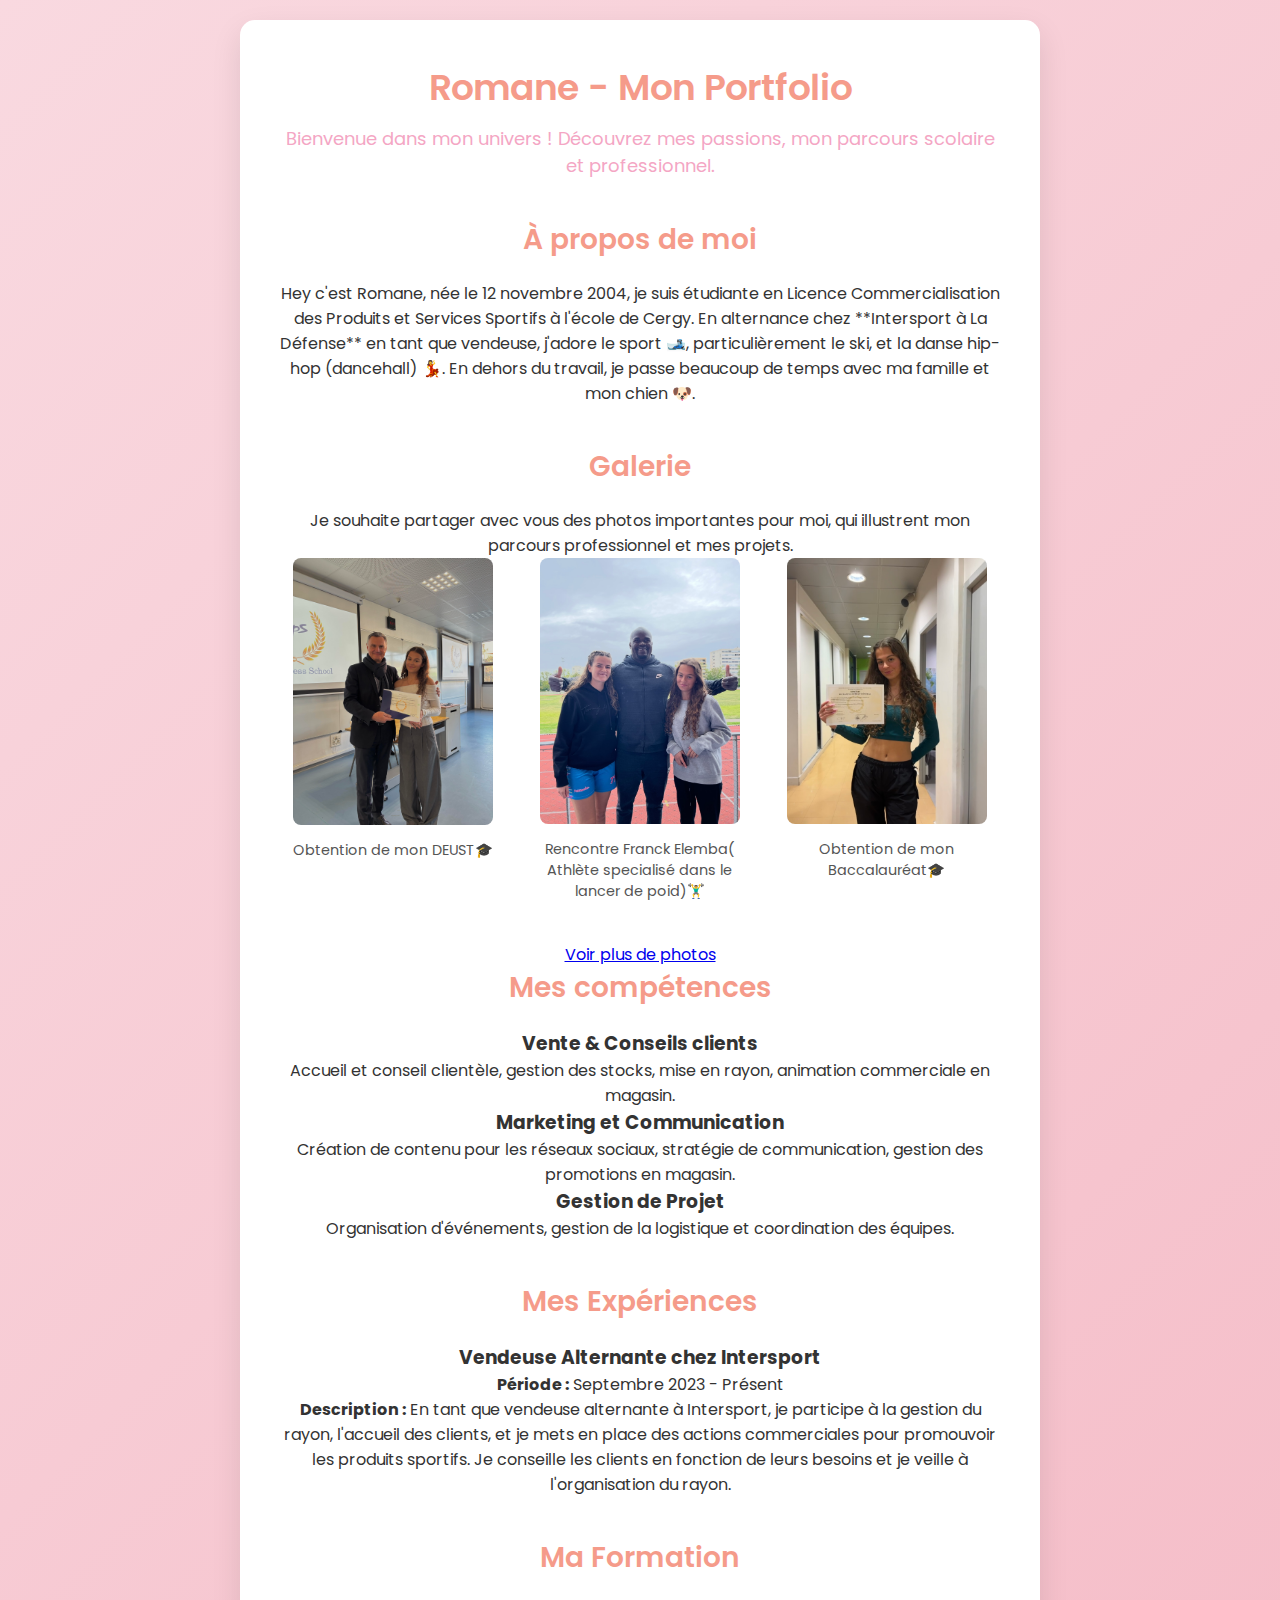
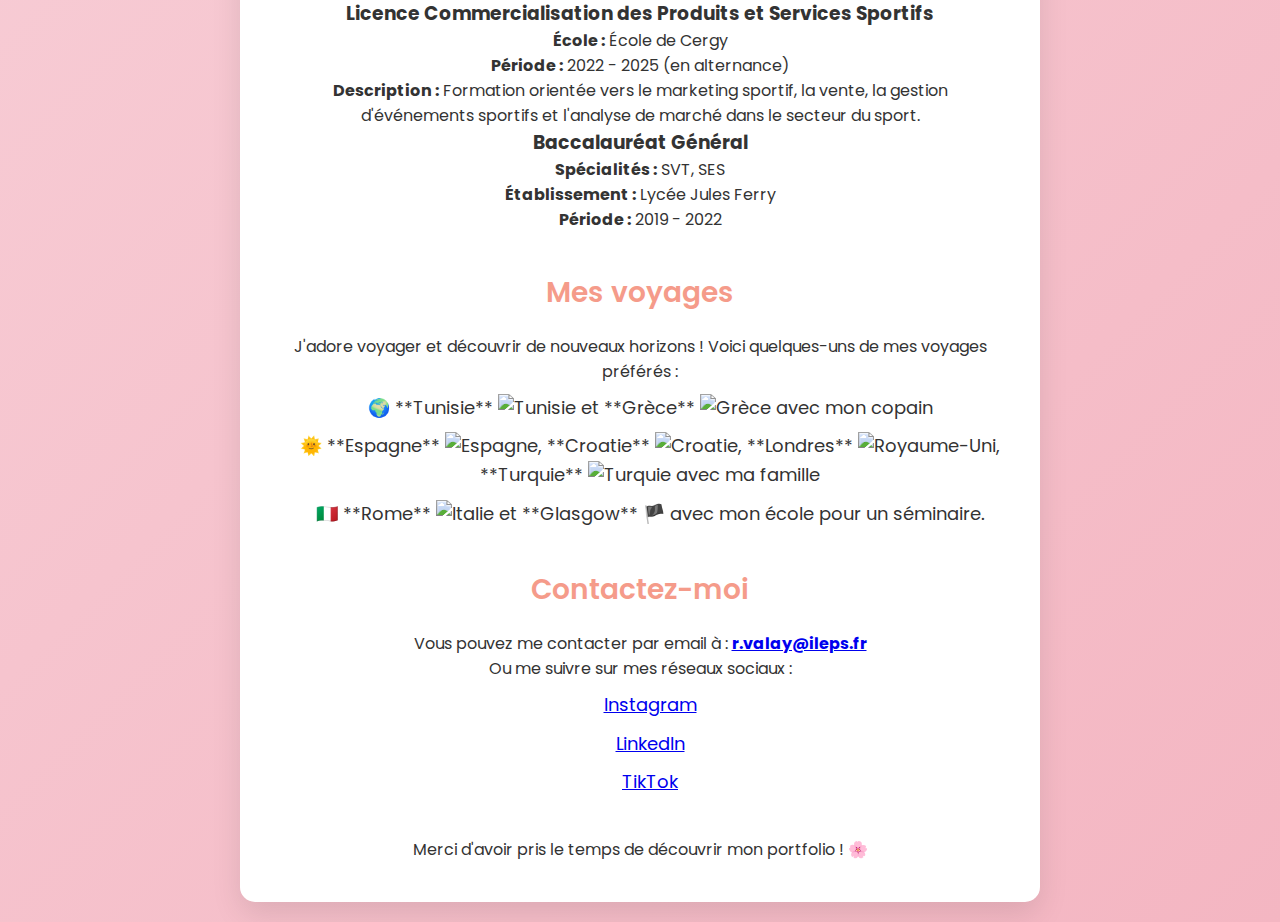
==== commit d8e335db: "Update index.html" ====
--- a/index.html
+++ b/index.html
@@ -40,20 +40,7 @@
         </div>
     </div>
 </section>
-        <div id="book-animation" class="hidden">
-    <div class="book">
-        <div class="cover">
-            <h2>Galerie complète</h2>
-        </div>
-        <div class="pages">
-            <div class="page" id="page-1"></div>
-            <div class="page" id="page-2"></div>
-            <div class="page" id="page-3"></div>
-        </div>
-    </div>
-</div>
-
-        <!-- Bouton pour voir plus de photos -->
+ <!-- Bouton pour voir plus de photos -->
     <div class="view-more">
         <a href="galerie-complete.html" class="btn">Voir plus de photos</a>
     </div>
